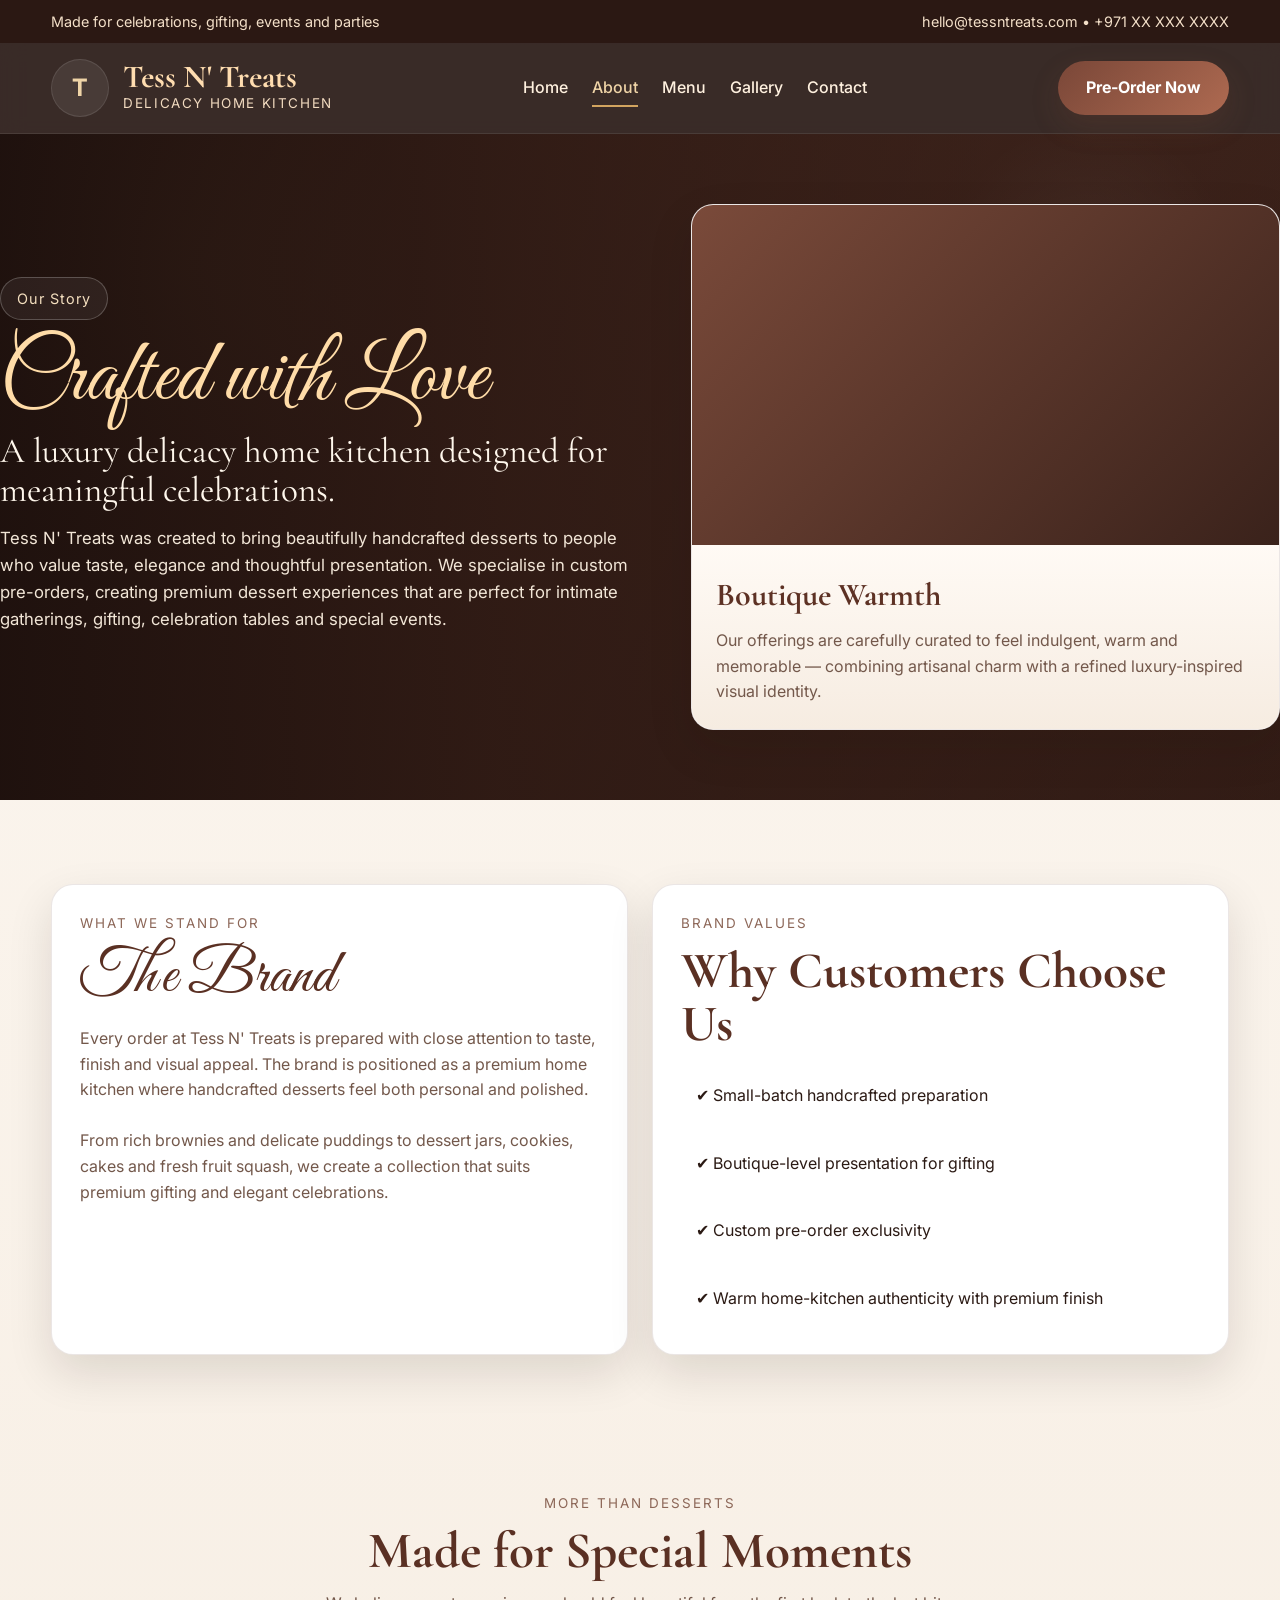
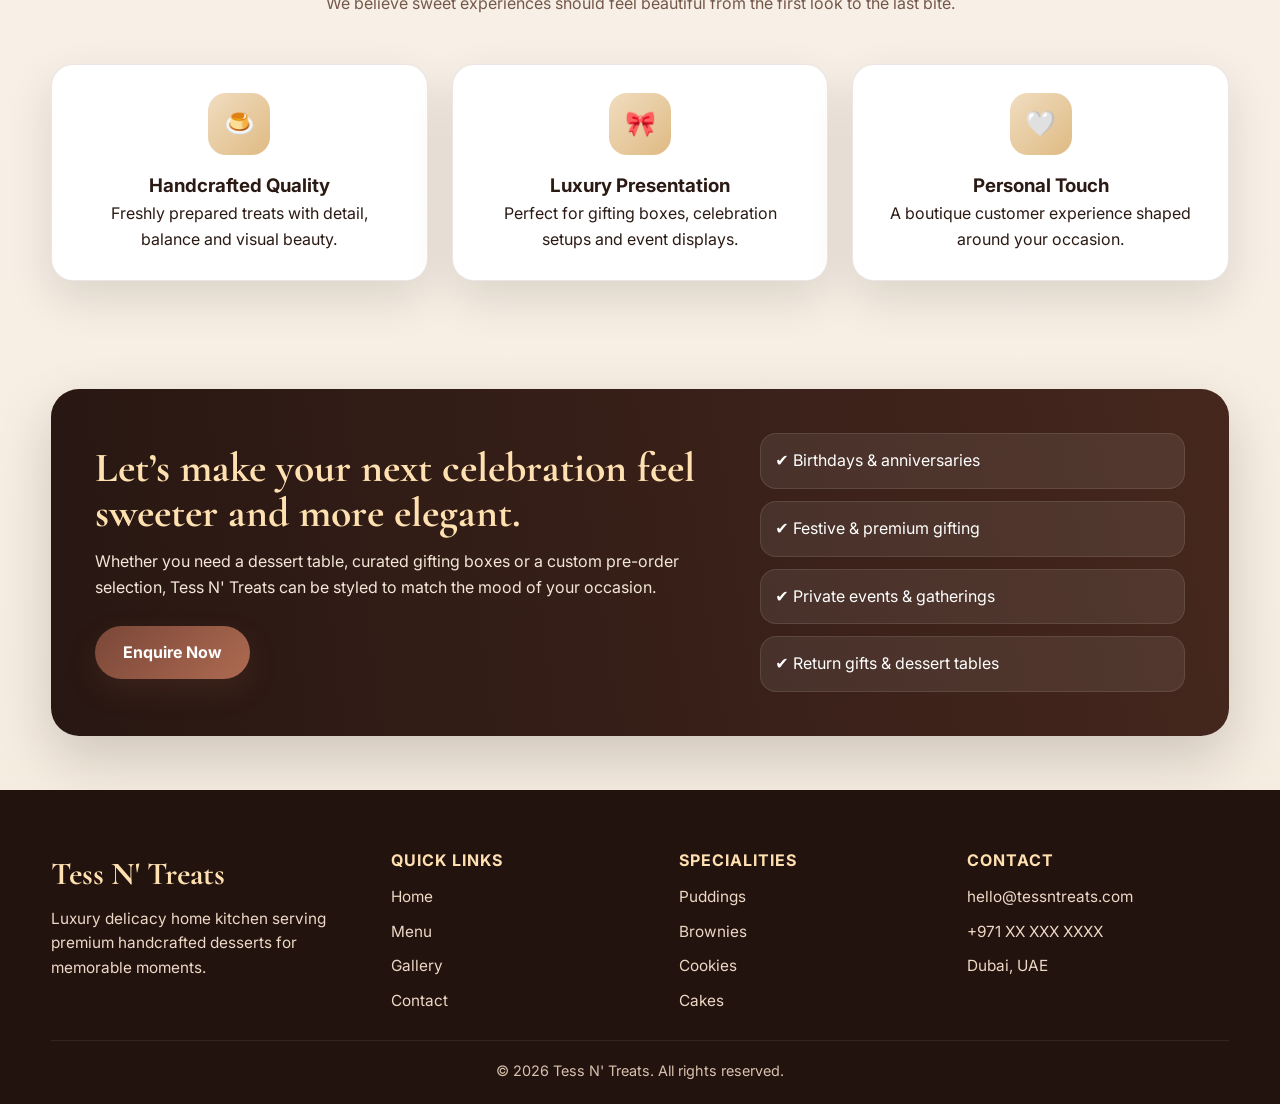
==== about.html @ 03563cb6 "Add files via upload" ====
<!DOCTYPE html>
<html lang="en">
<head>
  <meta charset="UTF-8" />
  <meta name="viewport" content="width=device-width, initial-scale=1.0" />
  <title>About | Tess N' Treats</title>
  <link rel="preconnect" href="https://fonts.googleapis.com">
  <link rel="preconnect" href="https://fonts.gstatic.com" crossorigin>
  <link href="https://fonts.googleapis.com/css2?family=Cormorant+Garamond:wght@400;500;600;700&family=Great+Vibes&family=Inter:wght@300;400;500;600;700;800&display=swap" rel="stylesheet">
  <link rel="stylesheet" href="styles.css" />
</head>
<body>
  <div class="topbar"><div class="container"><div>Made for celebrations, gifting, events and parties</div><div>hello@tessntreats.com • +971 XX XXX XXXX</div></div></div>
  <header class="site-header"><div class="container navbar"><a href="index.html" class="brand"><div class="brand-mark">T</div><div><h1>Tess N' Treats</h1><p>Delicacy Home Kitchen</p></div></a><nav class="nav-menu" id="navMenu"><div class="nav-links"><a href="index.html">Home</a><a class="active" href="about.html">About</a><a href="menu.html">Menu</a><a href="gallery.html">Gallery</a><a href="contact.html">Contact</a></div></nav><div class="nav-actions"><a class="btn btn-primary" href="contact.html">Pre-Order Now</a><button class="menu-toggle" id="menuToggle">☰</button></div></div></header>

  <section class="page-hero"><div class="container hero-inner"><div><span class="eyebrow">Our Story</span><div class="hero-title-script">Crafted with Love</div><div class="hero-title">A luxury delicacy home kitchen designed for meaningful celebrations.</div><p class="hero-text">Tess N' Treats was created to bring beautifully handcrafted desserts to people who value taste, elegance and thoughtful presentation. We specialise in custom pre-orders, creating premium dessert experiences that are perfect for intimate gatherings, gifting, celebration tables and special events.</p></div><div class="hero-card"><div class="visual img-puddings"></div><div class="content"><h3>Boutique Warmth</h3><p>Our offerings are carefully curated to feel indulgent, warm and memorable — combining artisanal charm with a refined luxury-inspired visual identity.</p></div></div></div></section>

  <section class="section"><div class="container grid grid-2">
    <div class="panel" style="padding:28px"><div class="section-title" style="text-align:left;margin:0 0 16px"><span class="mini">What We Stand For</span><h2 class="script" style="margin-bottom:6px">The Brand</h2></div><p style="color:var(--muted)">Every order at Tess N' Treats is prepared with close attention to taste, finish and visual appeal. The brand is positioned as a premium home kitchen where handcrafted desserts feel both personal and polished.</p><br><p style="color:var(--muted)">From rich brownies and delicate puddings to dessert jars, cookies, cakes and fresh fruit squash, we create a collection that suits premium gifting and elegant celebrations.</p></div>
    <div class="panel" style="padding:28px"><div class="section-title" style="text-align:left;margin:0 0 16px"><span class="mini">Brand Values</span><h2>Why Customers Choose Us</h2></div><div class="checks"><div>✔ Small-batch handcrafted preparation</div><div>✔ Boutique-level presentation for gifting</div><div>✔ Custom pre-order exclusivity</div><div>✔ Warm home-kitchen authenticity with premium finish</div></div></div>
  </div></section>

  <section class="section-sm"><div class="container"><div class="section-title"><span class="mini">More Than Desserts</span><h2>Made for Special Moments</h2><p>We believe sweet experiences should feel beautiful from the first look to the last bite.</p></div><div class="grid grid-3"><article class="panel icon-card"><div class="icon-badge">🍮</div><h3>Handcrafted Quality</h3><p>Freshly prepared treats with detail, balance and visual beauty.</p></article><article class="panel icon-card"><div class="icon-badge">🎀</div><h3>Luxury Presentation</h3><p>Perfect for gifting boxes, celebration setups and event displays.</p></article><article class="panel icon-card"><div class="icon-badge">🤍</div><h3>Personal Touch</h3><p>A boutique customer experience shaped around your occasion.</p></article></div></div></section>

  <section class="section-sm"><div class="container banner"><div class="inner"><div><h3>Let’s make your next celebration feel sweeter and more elegant.</h3><p>Whether you need a dessert table, curated gifting boxes or a custom pre-order selection, Tess N' Treats can be styled to match the mood of your occasion.</p><br><a class="btn btn-primary" href="contact.html">Enquire Now</a></div><div class="checks"><div>✔ Birthdays & anniversaries</div><div>✔ Festive & premium gifting</div><div>✔ Private events & gatherings</div><div>✔ Return gifts & dessert tables</div></div></div></div></section>

  <footer class="site-footer"><div class="container"><div class="footer-grid"><div><h3>Tess N' Treats</h3><p>Luxury delicacy home kitchen serving premium handcrafted desserts for memorable moments.</p></div><div><h4>Quick Links</h4><ul class="footer-links-list"><li><a href="index.html">Home</a></li><li><a href="menu.html">Menu</a></li><li><a href="gallery.html">Gallery</a></li><li><a href="contact.html">Contact</a></li></ul></div><div><h4>Specialities</h4><ul class="footer-links-list"><li>Puddings</li><li>Brownies</li><li>Cookies</li><li>Cakes</li></ul></div><div><h4>Contact</h4><ul class="footer-links-list"><li>hello@tessntreats.com</li><li>+971 XX XXX XXXX</li><li>Dubai, UAE</li></ul></div></div><div class="copyright">© 2026 Tess N' Treats. All rights reserved.</div></div></footer>
  <script src="script.js"></script>
</body>
</html>
---- styles.css ----
:root{
  --dark:#241511;
  --dark-soft:#3a221b;
  --brown:#5c3428;
  --brown-2:#7b4a38;
  --gold:#d2a45f;
  --gold-soft:#efd4a7;
  --cream:#fbf5ee;
  --cream-2:#f5eadf;
  --cream-3:#eee0d1;
  --text:#2b1a14;
  --muted:#73584b;
  --line:rgba(92,52,40,0.12);
  --white:#fff;
  --shadow:0 18px 45px rgba(26,15,11,.12);
  --shadow-hover:0 22px 55px rgba(26,15,11,.18);
  --radius:22px;
  --container:1200px;
  --transition:.35s ease;
}
*{box-sizing:border-box;margin:0;padding:0}
html{scroll-behavior:smooth}
body{font-family:Inter,system-ui,sans-serif;color:var(--text);background:linear-gradient(180deg,#fcf7f1 0%,#f5ebdf 100%);line-height:1.6}
a{text-decoration:none;color:inherit}
img{display:block;max-width:100%}
ul{list-style:none}
.container{width:min(92%,var(--container));margin:0 auto}
.section{padding:84px 0}
.section-sm{padding:54px 0}
.grid{display:grid;gap:24px}
.grid-2{grid-template-columns:repeat(2,1fr)}
.grid-3{grid-template-columns:repeat(3,1fr)}
.grid-4{grid-template-columns:repeat(4,1fr)}
.topbar{background:#2b1813;color:#f3dfc8;font-size:.9rem}
.topbar .container{display:flex;justify-content:space-between;gap:16px;padding:10px 0;flex-wrap:wrap}
.site-header{position:sticky;top:0;z-index:1000;background:rgba(36,21,17,.9);backdrop-filter:blur(10px);border-bottom:1px solid rgba(255,255,255,.08)}
.navbar{display:flex;align-items:center;justify-content:space-between;gap:18px;padding:16px 0}
.brand{display:flex;align-items:center;gap:14px}
.brand-mark{width:58px;height:58px;border-radius:50%;display:grid;place-items:center;background:rgba(255,255,255,.08);border:1px solid rgba(255,255,255,.1);color:var(--gold-soft);font-size:24px;font-weight:700}
.brand h1{font-family:"Cormorant Garamond",serif;color:#ffddb0;font-size:2rem;line-height:1}
.brand p{color:#f2dbc0;font-size:.84rem;letter-spacing:1.6px;text-transform:uppercase}
.nav-links{display:flex;gap:24px;align-items:center;flex-wrap:wrap}
.nav-links a{color:#fff1df;font-weight:500;position:relative}
.nav-links a:hover,.nav-links a.active{color:var(--gold-soft)}
.nav-links a.active::after,.nav-links a:hover::after{width:100%}
.nav-links a::after{content:"";position:absolute;left:0;bottom:-6px;width:0;height:2px;background:var(--gold);transition:var(--transition)}
.nav-actions{display:flex;gap:12px;align-items:center}
.menu-toggle{display:none;background:transparent;border:1px solid rgba(255,255,255,.14);color:#fff;width:44px;height:44px;border-radius:10px;font-size:1.2rem}
.btn{display:inline-flex;align-items:center;justify-content:center;padding:14px 28px;border-radius:999px;font-weight:700;border:none;cursor:pointer;transition:var(--transition)}
.btn-primary{background:linear-gradient(135deg,#7a4738,#ae6a51);color:#fff;box-shadow:0 12px 28px rgba(113,66,50,.24)}
.btn-primary:hover,.btn-dark:hover{transform:translateY(-3px)}
.btn-light{background:rgba(255,255,255,.09);color:#fff;border:1px solid rgba(255,255,255,.22)}
.btn-dark{background:#43261d;color:#fff}
.page-hero{position:relative;min-height:72vh;display:flex;align-items:center;color:#fff;background:linear-gradient(92deg, rgba(27,15,12,.93) 0%, rgba(45,25,19,.84) 40%, rgba(63,35,25,.28) 100%), radial-gradient(circle at 15% 20%, rgba(210,164,95,.2), transparent 18%), radial-gradient(circle at 85% 20%, rgba(255,255,255,.08), transparent 12%), linear-gradient(135deg,#533127,#2d1914)}
.page-hero.hero-home{min-height:92vh}
.hero-inner{display:grid;grid-template-columns:1.05fr .95fr;gap:40px;align-items:center;width:100%;padding:70px 0}
.eyebrow{display:inline-block;padding:9px 16px;border-radius:999px;border:1px solid rgba(255,255,255,.22);background:rgba(255,255,255,.06);color:#f4dfbf;font-size:.9rem;letter-spacing:1px;margin-bottom:18px}
.hero-title-script{font-family:"Great Vibes",cursive;font-size:5.5rem;line-height:.95;color:#ffdca8;font-weight:400;margin-bottom:10px}
.hero-title{font-family:"Cormorant Garamond",serif;font-size:2.2rem;line-height:1.1;color:#fff7ec;margin-bottom:16px}
.hero-text{font-size:1.05rem;color:#f2e6d7;max-width:650px;margin-bottom:24px}
.hero-buttons{display:flex;gap:14px;flex-wrap:wrap}
.hero-card,.panel,.card{background:#fff;border:1px solid var(--line);border-radius:var(--radius);box-shadow:var(--shadow)}
.hero-card{overflow:hidden}
.hero-card .visual{height:340px;background:linear-gradient(135deg,#7a4a3a,#3a221b)}
.hero-card .visual.dessert{position:relative}
.hero-card .visual.dessert::before,.hero-card .visual.dessert::after{content:"";position:absolute;border-radius:50%;background:rgba(255,255,255,.18);filter:blur(1px)}
.hero-card .visual.dessert::before{width:190px;height:190px;right:42px;top:46px;box-shadow:0 0 0 18px rgba(255,255,255,.06)}
.hero-card .visual.dessert::after{width:110px;height:110px;left:62px;bottom:58px;box-shadow:0 0 0 14px rgba(255,255,255,.05)}
.hero-card .content{padding:24px;background:linear-gradient(180deg,#fffaf5,#f6ece1)}
.hero-card h3{font-family:"Cormorant Garamond",serif;font-size:2rem;color:#5d3124;margin-bottom:8px}
.hero-card p{color:var(--muted)}
.section-title{text-align:center;max-width:820px;margin:0 auto 48px}
.section-title .mini{text-transform:uppercase;letter-spacing:2px;color:#8c6657;font-size:.84rem;margin-bottom:10px;display:block}
.section-title h2{font-family:"Cormorant Garamond",serif;font-size:3.2rem;color:#5a3023;line-height:1.05;margin-bottom:12px}
.section-title .script{font-family:"Great Vibes",cursive;font-size:3.9rem;font-weight:400}
.section-title p{color:var(--muted)}
.card{overflow:hidden;transition:var(--transition);background:linear-gradient(180deg,#fffaf5,#f6ece1)}
.card:hover,.panel:hover{transform:translateY(-6px);box-shadow:var(--shadow-hover)}
.card .image{height:250px;background:linear-gradient(135deg,#87513e,#3a211a)}
.image.img-cake{background:linear-gradient(135deg,#6e3d2f,#2c1712)}
.image.img-brownies{background:linear-gradient(135deg,#704437,#3a211a)}
.image.img-jars{background:linear-gradient(135deg,#9e7658,#573326)}
.image.img-cookies{background:linear-gradient(135deg,#c39a61,#6a472f)}
.image.img-puddings{background:linear-gradient(135deg,#cfb298,#845d44)}
.image.img-squash{background:linear-gradient(135deg,#ef9551,#b54f4b)}
.image.img-gifting{background:linear-gradient(135deg,#87503a,#4a2b20)}
.card .body{padding:22px}
.card h3{font-family:"Cormorant Garamond",serif;font-size:2rem;color:#5c3225;margin-bottom:8px}
.card p{color:var(--muted)}
.tags{display:flex;gap:10px;flex-wrap:wrap;margin-top:14px}
.tag{padding:7px 12px;border-radius:999px;background:#f0ddc8;color:#5e372a;font-size:.85rem;font-weight:600}
.icon-card{padding:28px;text-align:center}
.icon-badge{width:62px;height:62px;border-radius:18px;display:grid;place-items:center;margin:0 auto 16px;background:linear-gradient(135deg,#f0ddc0,#dfba83);font-size:1.55rem}
.banner{border-radius:28px;overflow:hidden;color:#fff;background:linear-gradient(90deg, rgba(37,21,17,.95), rgba(71,40,30,.9)), linear-gradient(135deg,#6a3f32,#241511);box-shadow:var(--shadow-hover)}
.banner .inner{padding:44px;display:grid;grid-template-columns:1.2fr .8fr;gap:28px;align-items:center}
.banner h3{font-family:"Cormorant Garamond",serif;font-size:2.6rem;color:#ffe0b0;margin-bottom:12px;line-height:1.1}
.banner p{color:#f3e7d8}
.checks{display:grid;gap:12px}
.checks div{padding:14px;border-radius:16px;background:rgba(255,255,255,.08);border:1px solid rgba(255,255,255,.1)}
.menu-filter{display:flex;justify-content:center;gap:12px;flex-wrap:wrap;margin-bottom:28px}
.filter-btn{padding:10px 18px;border-radius:999px;border:1px solid rgba(91,52,41,.15);background:#fff;color:#6b4739;cursor:pointer;font-weight:600}
.filter-btn.active,.filter-btn:hover{background:#5a3125;color:#fff;border-color:#5a3125}
.price{display:inline-block;margin-top:12px;color:#8a6657;font-weight:700}
.gallery-grid{display:grid;grid-template-columns:repeat(4,1fr);gap:16px}
.gallery-item{min-height:240px;border-radius:20px;overflow:hidden;box-shadow:var(--shadow);background:linear-gradient(135deg,#8f5b44,#43261d)}
.gallery-item.large{grid-column:span 2;grid-row:span 2;min-height:496px}
.contact-grid{display:grid;grid-template-columns:.95fr 1.05fr;gap:24px}
.contact-panel{padding:28px;color:#fff;background:rgba(255,255,255,.09);border:1px solid rgba(255,255,255,.14);backdrop-filter:blur(8px);border-radius:24px;box-shadow:var(--shadow)}
.contact-form{padding:28px;border-radius:24px;background:rgba(255,255,255,.11);border:1px solid rgba(255,255,255,.14);box-shadow:var(--shadow)}
.form-grid{display:grid;grid-template-columns:repeat(2,1fr);gap:16px}
.form-group{display:flex;flex-direction:column;gap:8px}
.form-group.full{grid-column:1 / -1}
.form-group label{font-weight:600;color:#fff1df}
.form-group input,.form-group select,.form-group textarea{padding:14px 16px;border-radius:14px;border:1px solid rgba(255,255,255,.16);background:#fff;color:#2b1a14;font:inherit}
.form-group textarea{min-height:150px;resize:vertical}
.page-contact{background:linear-gradient(90deg, rgba(37,21,17,.96), rgba(76,44,33,.94)), linear-gradient(135deg,#694033,#241511);color:#fff}
.faq-list{display:grid;gap:16px;max-width:900px;margin:0 auto}
.faq-item{border-radius:20px;overflow:hidden;background:linear-gradient(180deg,#fffaf5,#f6ece1);border:1px solid var(--line);box-shadow:var(--shadow)}
.faq-question{width:100%;padding:22px 24px;background:none;border:none;text-align:left;font-size:1rem;font-weight:700;color:#5b3225;display:flex;justify-content:space-between;cursor:pointer}
.faq-answer{display:none;padding:0 24px 22px;color:var(--muted)}
.faq-item.active .faq-answer{display:block}
.site-footer{background:#23130f;color:#f0dccb;padding:58px 0 22px}
.footer-grid{display:grid;grid-template-columns:1.2fr 1fr 1fr 1fr;gap:26px;margin-bottom:26px}
.site-footer h3{font-family:"Cormorant Garamond",serif;font-size:2rem;color:#ffe0b0;margin-bottom:8px}
.site-footer h4{color:#ffe0b0;margin-bottom:12px;font-size:1rem;letter-spacing:1px;text-transform:uppercase}
.site-footer p,.site-footer li,.site-footer a{color:#edd8c5;font-size:.96rem}
.footer-links-list{display:grid;gap:10px}
.copyright{border-top:1px solid rgba(255,255,255,.08);padding-top:18px;text-align:center;color:#d8c1ad;font-size:.9rem}
.float-whatsapp{position:fixed;right:22px;bottom:22px;z-index:999;width:62px;height:62px;border-radius:50%;display:grid;place-items:center;background:#25D366;color:#fff;font-size:1.6rem;box-shadow:0 16px 32px rgba(37,211,102,.28)}
.center{text-align:center}
@media (max-width:1100px){.hero-inner,.banner .inner,.contact-grid{grid-template-columns:1fr}.grid-4{grid-template-columns:repeat(2,1fr)}.grid-3{grid-template-columns:repeat(2,1fr)}.gallery-grid{grid-template-columns:repeat(2,1fr)}.gallery-item.large{grid-column:span 2}.footer-grid{grid-template-columns:repeat(2,1fr)}}
@media (max-width:900px){.nav-menu{display:none;position:fixed;left:0;right:0;top:92px;background:#2d1a15;padding:20px;border-top:1px solid rgba(255,255,255,.08)}.nav-menu.active{display:block}.nav-links{flex-direction:column;align-items:flex-start}.menu-toggle{display:inline-grid;place-items:center}.nav-actions .btn{display:none}.hero-title-script{font-size:4.4rem}.hero-title{font-size:1.9rem}.form-grid{grid-template-columns:1fr}}
@media (max-width:700px){.grid-2,.grid-3,.grid-4,.gallery-grid,.footer-grid{grid-template-columns:1fr}.gallery-item.large{grid-column:span 1;min-height:280px}.section-title h2{font-size:2.5rem}.section-title .script{font-size:3rem}.hero-title-script{font-size:3.5rem}.brand h1{font-size:1.7rem}.topbar .container,.navbar{flex-wrap:wrap}}
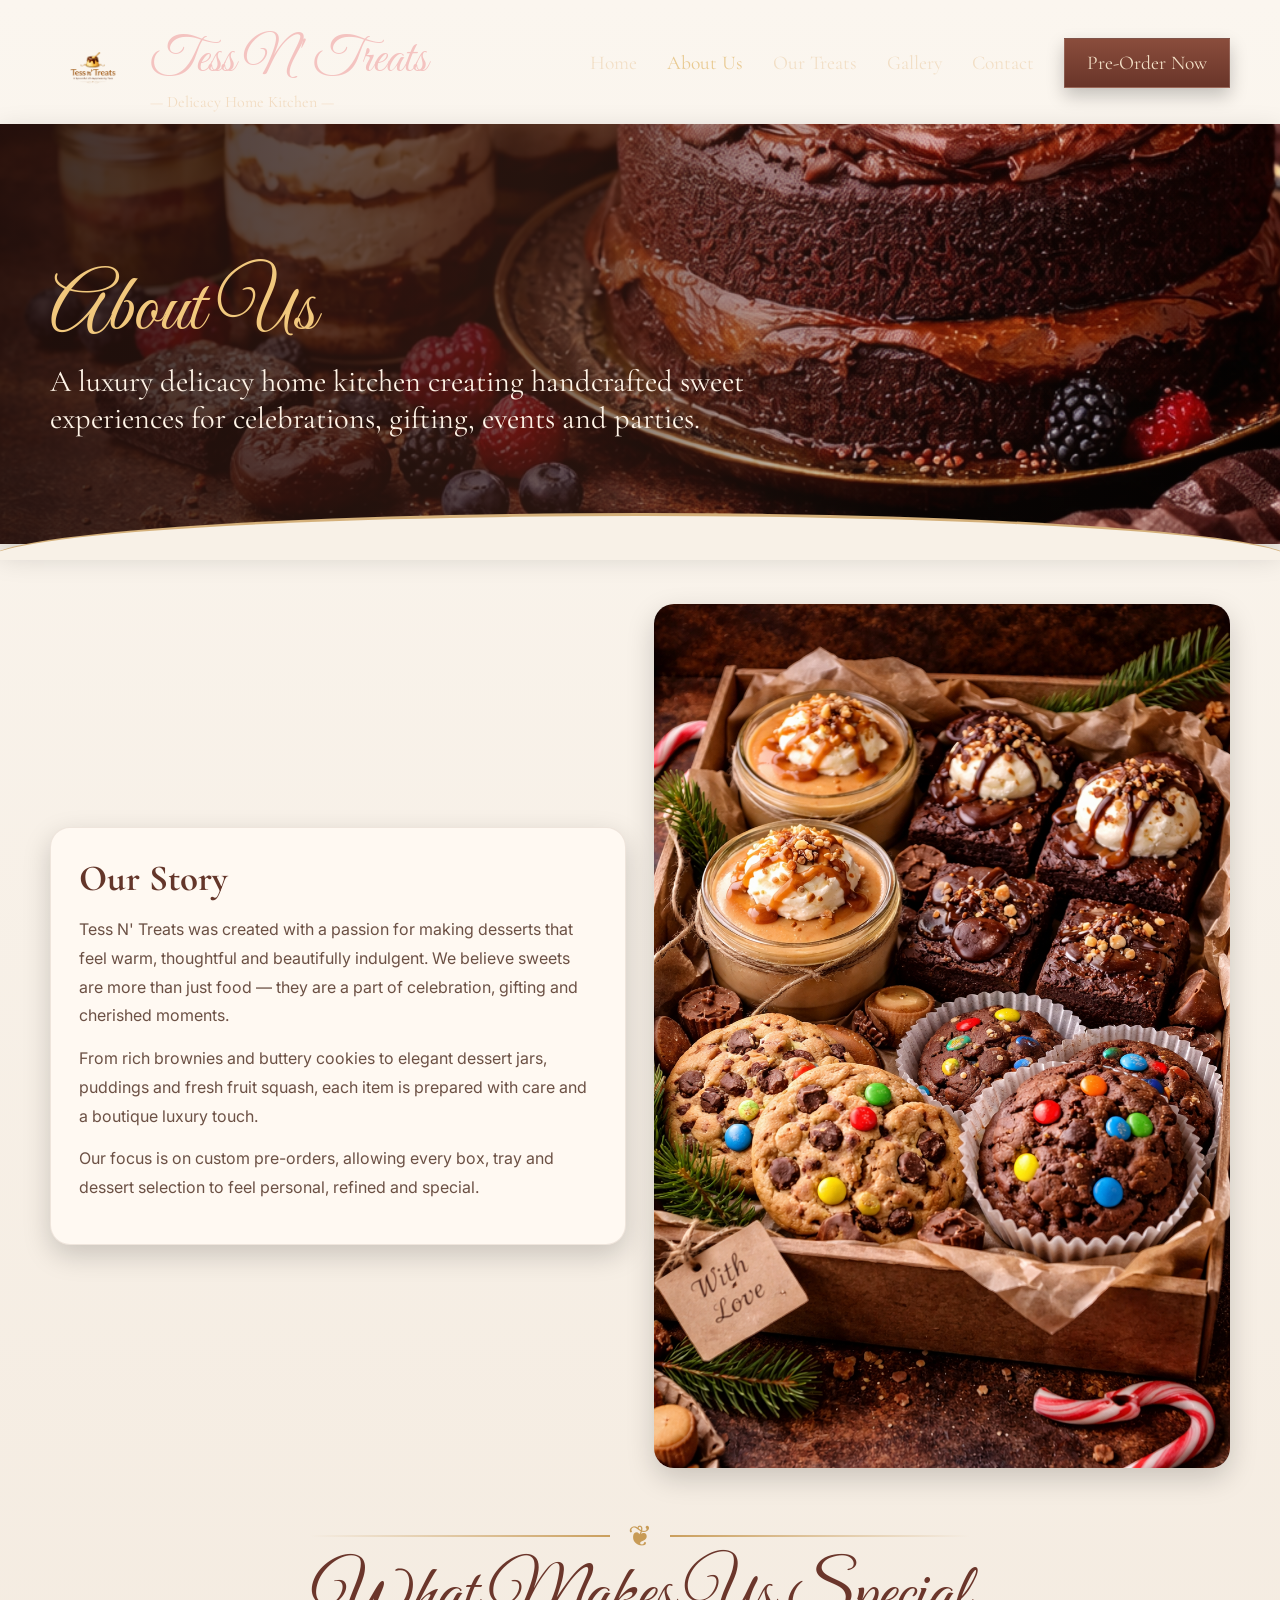
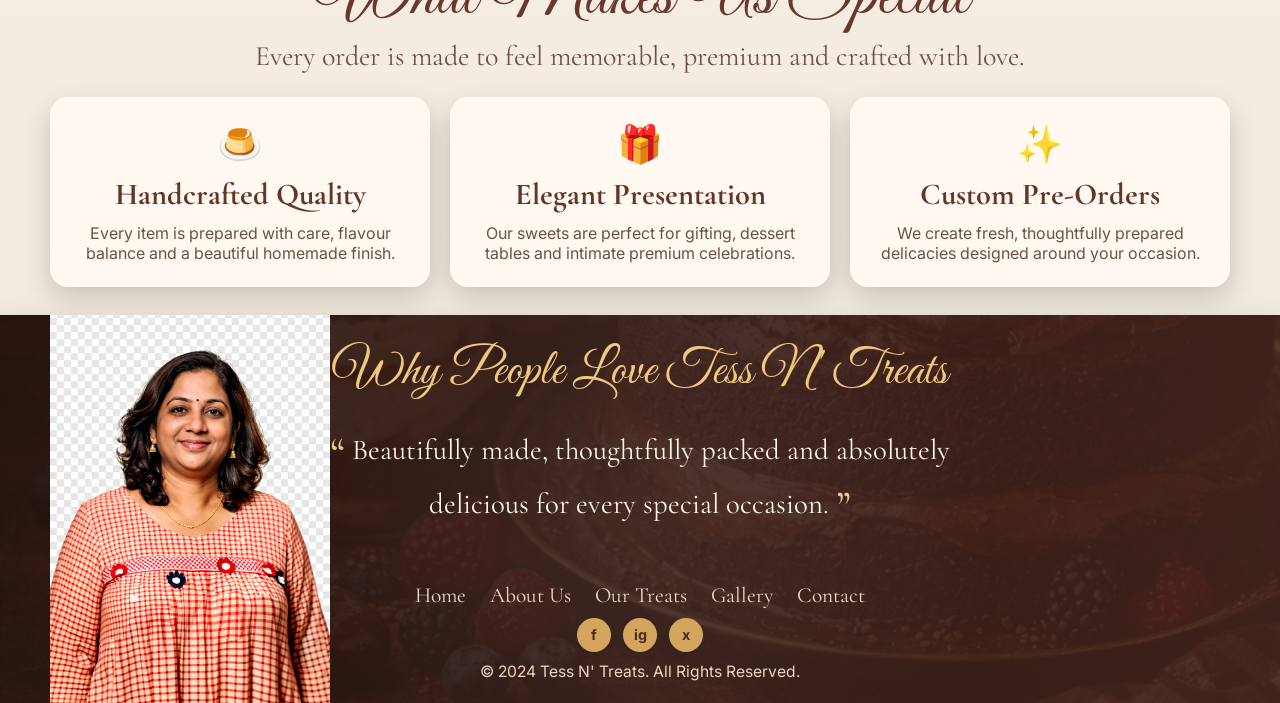
==== commit bc5b7d35: "Update about.html" ====
--- a/about.html
+++ b/about.html
@@ -3,28 +3,245 @@
 <head>
   <meta charset="UTF-8" />
   <meta name="viewport" content="width=device-width, initial-scale=1.0" />
-  <title>About | Tess N' Treats</title>
+  <title>About Us | Tess N' Treats</title>
+  <meta name="description" content="Learn more about Tess N' Treats, a delicacy home kitchen creating luxury handmade desserts for celebrations, gifting, parties and events." />
+
   <link rel="preconnect" href="https://fonts.googleapis.com">
   <link rel="preconnect" href="https://fonts.gstatic.com" crossorigin>
-  <link href="https://fonts.googleapis.com/css2?family=Cormorant+Garamond:wght@400;500;600;700&family=Great+Vibes&family=Inter:wght@300;400;500;600;700;800&display=swap" rel="stylesheet">
+  <link href="https://fonts.googleapis.com/css2?family=Cormorant+Garamond:wght@400;500;600;700&family=Great+Vibes&family=Inter:wght@300;400;500;600;700&display=swap" rel="stylesheet">
   <link rel="stylesheet" href="styles.css" />
+
+  <style>
+    .inner-hero{
+      min-height: 420px;
+      background:
+        linear-gradient(90deg, rgba(34,16,12,.88) 0%, rgba(55,28,20,.68) 42%, rgba(55,28,20,.16) 72%, rgba(55,28,20,.05) 100%),
+        url('assets/hero-bg.jpg') center/cover no-repeat;
+      color:#fff4e7;
+      display:flex;
+      align-items:center;
+      position:relative;
+      box-shadow:var(--shadow);
+    }
+    .inner-hero::after{
+      content:"";
+      position:absolute;
+      left:0;
+      right:0;
+      bottom:-16px;
+      height:44px;
+      background:var(--cream);
+      border-top:3px solid rgba(200,155,86,.75);
+      border-radius:50% 50% 0 0 / 100% 100% 0 0;
+      transform:scaleX(1.02);
+    }
+    .inner-hero-content{
+      position:relative;
+      z-index:2;
+      padding:120px 0 80px;
+      max-width:700px;
+    }
+    .inner-hero h1{
+      font-family:'Great Vibes',cursive;
+      font-size:5rem;
+      color:#f1c87d;
+      font-weight:400;
+      line-height:1;
+      margin-bottom:12px;
+    }
+    .inner-hero p{
+      font-family:'Cormorant Garamond',serif;
+      font-size:1.9rem;
+      color:#fff4e7;
+    }
+    .about-grid{
+      display:grid;
+      grid-template-columns:1fr 1fr;
+      gap:28px;
+      align-items:center;
+      padding:60px 0 20px;
+    }
+    .about-box{
+      background:#fff9f2;
+      border:1px solid rgba(95,48,36,.10);
+      box-shadow:var(--shadow);
+      border-radius:20px;
+      padding:28px;
+    }
+    .about-box h2{
+      font-family:'Cormorant Garamond',serif;
+      font-size:2.3rem;
+      color:#64362a;
+      margin-bottom:14px;
+    }
+    .about-box p{
+      color:#6c5145;
+      margin-bottom:14px;
+      line-height:1.8;
+    }
+    .about-image{
+      overflow:hidden;
+      border-radius:20px;
+      box-shadow:var(--shadow);
+      background:#fff;
+    }
+    .about-image img{
+      width:100%;
+      height:100%;
+      min-height:420px;
+      object-fit:cover;
+    }
+    .values-grid{
+      display:grid;
+      grid-template-columns:repeat(3,1fr);
+      gap:20px;
+      margin-top:20px;
+    }
+    .value-card{
+      background:#fff9f2;
+      border-radius:18px;
+      padding:24px;
+      box-shadow:var(--shadow);
+      text-align:center;
+    }
+    .value-card .icon{
+      font-size:2.3rem;
+      color:var(--gold);
+      margin-bottom:10px;
+    }
+    .value-card h3{
+      font-family:'Cormorant Garamond',serif;
+      font-size:1.9rem;
+      color:#64362a;
+      margin-bottom:10px;
+    }
+    .value-card p{
+      color:#6c5145;
+    }
+    @media (max-width:900px){
+      .about-grid,.values-grid{grid-template-columns:1fr;}
+      .inner-hero h1{font-size:4rem;}
+      .inner-hero p{font-size:1.5rem;}
+    }
+  </style>
 </head>
 <body>
-  <div class="topbar"><div class="container"><div>Made for celebrations, gifting, events and parties</div><div>hello@tessntreats.com • +971 XX XXX XXXX</div></div></div>
-  <header class="site-header"><div class="container navbar"><a href="index.html" class="brand"><div class="brand-mark">T</div><div><h1>Tess N' Treats</h1><p>Delicacy Home Kitchen</p></div></a><nav class="nav-menu" id="navMenu"><div class="nav-links"><a href="index.html">Home</a><a class="active" href="about.html">About</a><a href="menu.html">Menu</a><a href="gallery.html">Gallery</a><a href="contact.html">Contact</a></div></nav><div class="nav-actions"><a class="btn btn-primary" href="contact.html">Pre-Order Now</a><button class="menu-toggle" id="menuToggle">☰</button></div></div></header>
-
-  <section class="page-hero"><div class="container hero-inner"><div><span class="eyebrow">Our Story</span><div class="hero-title-script">Crafted with Love</div><div class="hero-title">A luxury delicacy home kitchen designed for meaningful celebrations.</div><p class="hero-text">Tess N' Treats was created to bring beautifully handcrafted desserts to people who value taste, elegance and thoughtful presentation. We specialise in custom pre-orders, creating premium dessert experiences that are perfect for intimate gatherings, gifting, celebration tables and special events.</p></div><div class="hero-card"><div class="visual img-puddings"></div><div class="content"><h3>Boutique Warmth</h3><p>Our offerings are carefully curated to feel indulgent, warm and memorable — combining artisanal charm with a refined luxury-inspired visual identity.</p></div></div></div></section>
-
-  <section class="section"><div class="container grid grid-2">
-    <div class="panel" style="padding:28px"><div class="section-title" style="text-align:left;margin:0 0 16px"><span class="mini">What We Stand For</span><h2 class="script" style="margin-bottom:6px">The Brand</h2></div><p style="color:var(--muted)">Every order at Tess N' Treats is prepared with close attention to taste, finish and visual appeal. The brand is positioned as a premium home kitchen where handcrafted desserts feel both personal and polished.</p><br><p style="color:var(--muted)">From rich brownies and delicate puddings to dessert jars, cookies, cakes and fresh fruit squash, we create a collection that suits premium gifting and elegant celebrations.</p></div>
-    <div class="panel" style="padding:28px"><div class="section-title" style="text-align:left;margin:0 0 16px"><span class="mini">Brand Values</span><h2>Why Customers Choose Us</h2></div><div class="checks"><div>✔ Small-batch handcrafted preparation</div><div>✔ Boutique-level presentation for gifting</div><div>✔ Custom pre-order exclusivity</div><div>✔ Warm home-kitchen authenticity with premium finish</div></div></div>
-  </div></section>
-
-  <section class="section-sm"><div class="container"><div class="section-title"><span class="mini">More Than Desserts</span><h2>Made for Special Moments</h2><p>We believe sweet experiences should feel beautiful from the first look to the last bite.</p></div><div class="grid grid-3"><article class="panel icon-card"><div class="icon-badge">🍮</div><h3>Handcrafted Quality</h3><p>Freshly prepared treats with detail, balance and visual beauty.</p></article><article class="panel icon-card"><div class="icon-badge">🎀</div><h3>Luxury Presentation</h3><p>Perfect for gifting boxes, celebration setups and event displays.</p></article><article class="panel icon-card"><div class="icon-badge">🤍</div><h3>Personal Touch</h3><p>A boutique customer experience shaped around your occasion.</p></article></div></div></section>
-
-  <section class="section-sm"><div class="container banner"><div class="inner"><div><h3>Let’s make your next celebration feel sweeter and more elegant.</h3><p>Whether you need a dessert table, curated gifting boxes or a custom pre-order selection, Tess N' Treats can be styled to match the mood of your occasion.</p><br><a class="btn btn-primary" href="contact.html">Enquire Now</a></div><div class="checks"><div>✔ Birthdays & anniversaries</div><div>✔ Festive & premium gifting</div><div>✔ Private events & gatherings</div><div>✔ Return gifts & dessert tables</div></div></div></div></section>
-
-  <footer class="site-footer"><div class="container"><div class="footer-grid"><div><h3>Tess N' Treats</h3><p>Luxury delicacy home kitchen serving premium handcrafted desserts for memorable moments.</p></div><div><h4>Quick Links</h4><ul class="footer-links-list"><li><a href="index.html">Home</a></li><li><a href="menu.html">Menu</a></li><li><a href="gallery.html">Gallery</a></li><li><a href="contact.html">Contact</a></li></ul></div><div><h4>Specialities</h4><ul class="footer-links-list"><li>Puddings</li><li>Brownies</li><li>Cookies</li><li>Cakes</li></ul></div><div><h4>Contact</h4><ul class="footer-links-list"><li>hello@tessntreats.com</li><li>+971 XX XXX XXXX</li><li>Dubai, UAE</li></ul></div></div><div class="copyright">© 2026 Tess N' Treats. All rights reserved.</div></div></footer>
+
+  <header class="site-header">
+    <div class="container navbar">
+      <a href="index.html" class="brand">
+        <img src="assets/logo.png" alt="Tess N' Treats Logo">
+        <div class="brand-text">
+          <h1>Tess N' Treats</h1>
+          <p>— Delicacy Home Kitchen —</p>
+        </div>
+      </a>
+
+      <button class="menu-toggle" id="menuToggle" aria-label="Open Menu">☰</button>
+
+      <nav class="nav-links" id="navMenu">
+        <a href="index.html">Home</a>
+        <a href="about.html" class="active">About Us</a>
+        <a href="menu.html">Our Treats</a>
+        <a href="gallery.html">Gallery</a>
+        <a href="contact.html">Contact</a>
+        <a href="contact.html" class="pre-btn">Pre-Order Now</a>
+      </nav>
+    </div>
+  </header>
+
+  <section class="inner-hero">
+    <div class="container">
+      <div class="inner-hero-content reveal">
+        <h1>About Us</h1>
+        <p>A luxury delicacy home kitchen creating handcrafted sweet experiences for celebrations, gifting, events and parties.</p>
+      </div>
+    </div>
+  </section>
+
+  <main class="container">
+    <section class="about-grid">
+      <div class="about-box reveal">
+        <h2>Our Story</h2>
+        <p>
+          Tess N' Treats was created with a passion for making desserts that feel warm, thoughtful and beautifully indulgent.
+          We believe sweets are more than just food — they are a part of celebration, gifting and cherished moments.
+        </p>
+        <p>
+          From rich brownies and buttery cookies to elegant dessert jars, puddings and fresh fruit squash, each item is
+          prepared with care and a boutique luxury touch.
+        </p>
+        <p>
+          Our focus is on custom pre-orders, allowing every box, tray and dessert selection to feel personal, refined and special.
+        </p>
+      </div>
+
+      <div class="about-image reveal">
+        <img src="assets/special-gifting.jpg" alt="Tess N' Treats sweet gifting box">
+      </div>
+    </section>
+
+    <section class="section">
+      <div class="section-title reveal">
+        <div class="ornament"><span>❦</span></div>
+        <h2>What Makes Us Special</h2>
+        <p>Every order is made to feel memorable, premium and crafted with love.</p>
+      </div>
+
+      <div class="values-grid">
+        <div class="value-card reveal">
+          <div class="icon">🍮</div>
+          <h3>Handcrafted Quality</h3>
+          <p>Every item is prepared with care, flavour balance and a beautiful homemade finish.</p>
+        </div>
+
+        <div class="value-card reveal">
+          <div class="icon">🎁</div>
+          <h3>Elegant Presentation</h3>
+          <p>Our sweets are perfect for gifting, dessert tables and intimate premium celebrations.</p>
+        </div>
+
+        <div class="value-card reveal">
+          <div class="icon">✨</div>
+          <h3>Custom Pre-Orders</h3>
+          <p>We create fresh, thoughtfully prepared delicacies designed around your occasion.</p>
+        </div>
+      </div>
+    </section>
+  </main>
+
+  <section class="testimonial">
+    <div class="container">
+      <img src="assets/lady.png" alt="Client" class="lady">
+
+      <h3 class="testimonial-title reveal">Why People Love Tess N' Treats</h3>
+
+      <div class="testimonial-text reveal">
+        <span class="quote">“</span>
+        Beautifully made, thoughtfully packed and absolutely delicious for every special occasion.
+        <span class="quote">”</span>
+      </div>
+
+      <div class="footer-nav reveal">
+        <a href="index.html">Home</a>
+        <a href="about.html">About Us</a>
+        <a href="menu.html">Our Treats</a>
+        <a href="gallery.html">Gallery</a>
+        <a href="contact.html">Contact</a>
+      </div>
+
+      <div class="socials reveal">
+        <span>f</span>
+        <span>ig</span>
+        <span>x</span>
+      </div>
+
+      <div class="copyright reveal">
+        © 2024 Tess N' Treats. All Rights Reserved.
+      </div>
+    </div>
+  </section>
+
   <script src="script.js"></script>
 </body>
 </html>
--- a/styles.css
+++ b/styles.css
@@ -1,133 +1,621 @@
 :root{
-  --dark:#241511;
-  --dark-soft:#3a221b;
-  --brown:#5c3428;
-  --brown-2:#7b4a38;
-  --gold:#d2a45f;
-  --gold-soft:#efd4a7;
-  --cream:#fbf5ee;
-  --cream-2:#f5eadf;
-  --cream-3:#eee0d1;
-  --text:#2b1a14;
-  --muted:#73584b;
-  --line:rgba(92,52,40,0.12);
-  --white:#fff;
-  --shadow:0 18px 45px rgba(26,15,11,.12);
-  --shadow-hover:0 22px 55px rgba(26,15,11,.18);
-  --radius:22px;
-  --container:1200px;
-  --transition:.35s ease;
-}
-*{box-sizing:border-box;margin:0;padding:0}
-html{scroll-behavior:smooth}
-body{font-family:Inter,system-ui,sans-serif;color:var(--text);background:linear-gradient(180deg,#fcf7f1 0%,#f5ebdf 100%);line-height:1.6}
-a{text-decoration:none;color:inherit}
-img{display:block;max-width:100%}
-ul{list-style:none}
-.container{width:min(92%,var(--container));margin:0 auto}
-.section{padding:84px 0}
-.section-sm{padding:54px 0}
-.grid{display:grid;gap:24px}
-.grid-2{grid-template-columns:repeat(2,1fr)}
-.grid-3{grid-template-columns:repeat(3,1fr)}
-.grid-4{grid-template-columns:repeat(4,1fr)}
-.topbar{background:#2b1813;color:#f3dfc8;font-size:.9rem}
-.topbar .container{display:flex;justify-content:space-between;gap:16px;padding:10px 0;flex-wrap:wrap}
-.site-header{position:sticky;top:0;z-index:1000;background:rgba(36,21,17,.9);backdrop-filter:blur(10px);border-bottom:1px solid rgba(255,255,255,.08)}
-.navbar{display:flex;align-items:center;justify-content:space-between;gap:18px;padding:16px 0}
-.brand{display:flex;align-items:center;gap:14px}
-.brand-mark{width:58px;height:58px;border-radius:50%;display:grid;place-items:center;background:rgba(255,255,255,.08);border:1px solid rgba(255,255,255,.1);color:var(--gold-soft);font-size:24px;font-weight:700}
-.brand h1{font-family:"Cormorant Garamond",serif;color:#ffddb0;font-size:2rem;line-height:1}
-.brand p{color:#f2dbc0;font-size:.84rem;letter-spacing:1.6px;text-transform:uppercase}
-.nav-links{display:flex;gap:24px;align-items:center;flex-wrap:wrap}
-.nav-links a{color:#fff1df;font-weight:500;position:relative}
-.nav-links a:hover,.nav-links a.active{color:var(--gold-soft)}
-.nav-links a.active::after,.nav-links a:hover::after{width:100%}
-.nav-links a::after{content:"";position:absolute;left:0;bottom:-6px;width:0;height:2px;background:var(--gold);transition:var(--transition)}
-.nav-actions{display:flex;gap:12px;align-items:center}
-.menu-toggle{display:none;background:transparent;border:1px solid rgba(255,255,255,.14);color:#fff;width:44px;height:44px;border-radius:10px;font-size:1.2rem}
-.btn{display:inline-flex;align-items:center;justify-content:center;padding:14px 28px;border-radius:999px;font-weight:700;border:none;cursor:pointer;transition:var(--transition)}
-.btn-primary{background:linear-gradient(135deg,#7a4738,#ae6a51);color:#fff;box-shadow:0 12px 28px rgba(113,66,50,.24)}
-.btn-primary:hover,.btn-dark:hover{transform:translateY(-3px)}
-.btn-light{background:rgba(255,255,255,.09);color:#fff;border:1px solid rgba(255,255,255,.22)}
-.btn-dark{background:#43261d;color:#fff}
-.page-hero{position:relative;min-height:72vh;display:flex;align-items:center;color:#fff;background:linear-gradient(92deg, rgba(27,15,12,.93) 0%, rgba(45,25,19,.84) 40%, rgba(63,35,25,.28) 100%), radial-gradient(circle at 15% 20%, rgba(210,164,95,.2), transparent 18%), radial-gradient(circle at 85% 20%, rgba(255,255,255,.08), transparent 12%), linear-gradient(135deg,#533127,#2d1914)}
-.page-hero.hero-home{min-height:92vh}
-.hero-inner{display:grid;grid-template-columns:1.05fr .95fr;gap:40px;align-items:center;width:100%;padding:70px 0}
-.eyebrow{display:inline-block;padding:9px 16px;border-radius:999px;border:1px solid rgba(255,255,255,.22);background:rgba(255,255,255,.06);color:#f4dfbf;font-size:.9rem;letter-spacing:1px;margin-bottom:18px}
-.hero-title-script{font-family:"Great Vibes",cursive;font-size:5.5rem;line-height:.95;color:#ffdca8;font-weight:400;margin-bottom:10px}
-.hero-title{font-family:"Cormorant Garamond",serif;font-size:2.2rem;line-height:1.1;color:#fff7ec;margin-bottom:16px}
-.hero-text{font-size:1.05rem;color:#f2e6d7;max-width:650px;margin-bottom:24px}
-.hero-buttons{display:flex;gap:14px;flex-wrap:wrap}
-.hero-card,.panel,.card{background:#fff;border:1px solid var(--line);border-radius:var(--radius);box-shadow:var(--shadow)}
-.hero-card{overflow:hidden}
-.hero-card .visual{height:340px;background:linear-gradient(135deg,#7a4a3a,#3a221b)}
-.hero-card .visual.dessert{position:relative}
-.hero-card .visual.dessert::before,.hero-card .visual.dessert::after{content:"";position:absolute;border-radius:50%;background:rgba(255,255,255,.18);filter:blur(1px)}
-.hero-card .visual.dessert::before{width:190px;height:190px;right:42px;top:46px;box-shadow:0 0 0 18px rgba(255,255,255,.06)}
-.hero-card .visual.dessert::after{width:110px;height:110px;left:62px;bottom:58px;box-shadow:0 0 0 14px rgba(255,255,255,.05)}
-.hero-card .content{padding:24px;background:linear-gradient(180deg,#fffaf5,#f6ece1)}
-.hero-card h3{font-family:"Cormorant Garamond",serif;font-size:2rem;color:#5d3124;margin-bottom:8px}
-.hero-card p{color:var(--muted)}
-.section-title{text-align:center;max-width:820px;margin:0 auto 48px}
-.section-title .mini{text-transform:uppercase;letter-spacing:2px;color:#8c6657;font-size:.84rem;margin-bottom:10px;display:block}
-.section-title h2{font-family:"Cormorant Garamond",serif;font-size:3.2rem;color:#5a3023;line-height:1.05;margin-bottom:12px}
-.section-title .script{font-family:"Great Vibes",cursive;font-size:3.9rem;font-weight:400}
-.section-title p{color:var(--muted)}
-.card{overflow:hidden;transition:var(--transition);background:linear-gradient(180deg,#fffaf5,#f6ece1)}
-.card:hover,.panel:hover{transform:translateY(-6px);box-shadow:var(--shadow-hover)}
-.card .image{height:250px;background:linear-gradient(135deg,#87513e,#3a211a)}
-.image.img-cake{background:linear-gradient(135deg,#6e3d2f,#2c1712)}
-.image.img-brownies{background:linear-gradient(135deg,#704437,#3a211a)}
-.image.img-jars{background:linear-gradient(135deg,#9e7658,#573326)}
-.image.img-cookies{background:linear-gradient(135deg,#c39a61,#6a472f)}
-.image.img-puddings{background:linear-gradient(135deg,#cfb298,#845d44)}
-.image.img-squash{background:linear-gradient(135deg,#ef9551,#b54f4b)}
-.image.img-gifting{background:linear-gradient(135deg,#87503a,#4a2b20)}
-.card .body{padding:22px}
-.card h3{font-family:"Cormorant Garamond",serif;font-size:2rem;color:#5c3225;margin-bottom:8px}
-.card p{color:var(--muted)}
-.tags{display:flex;gap:10px;flex-wrap:wrap;margin-top:14px}
-.tag{padding:7px 12px;border-radius:999px;background:#f0ddc8;color:#5e372a;font-size:.85rem;font-weight:600}
-.icon-card{padding:28px;text-align:center}
-.icon-badge{width:62px;height:62px;border-radius:18px;display:grid;place-items:center;margin:0 auto 16px;background:linear-gradient(135deg,#f0ddc0,#dfba83);font-size:1.55rem}
-.banner{border-radius:28px;overflow:hidden;color:#fff;background:linear-gradient(90deg, rgba(37,21,17,.95), rgba(71,40,30,.9)), linear-gradient(135deg,#6a3f32,#241511);box-shadow:var(--shadow-hover)}
-.banner .inner{padding:44px;display:grid;grid-template-columns:1.2fr .8fr;gap:28px;align-items:center}
-.banner h3{font-family:"Cormorant Garamond",serif;font-size:2.6rem;color:#ffe0b0;margin-bottom:12px;line-height:1.1}
-.banner p{color:#f3e7d8}
-.checks{display:grid;gap:12px}
-.checks div{padding:14px;border-radius:16px;background:rgba(255,255,255,.08);border:1px solid rgba(255,255,255,.1)}
-.menu-filter{display:flex;justify-content:center;gap:12px;flex-wrap:wrap;margin-bottom:28px}
-.filter-btn{padding:10px 18px;border-radius:999px;border:1px solid rgba(91,52,41,.15);background:#fff;color:#6b4739;cursor:pointer;font-weight:600}
-.filter-btn.active,.filter-btn:hover{background:#5a3125;color:#fff;border-color:#5a3125}
-.price{display:inline-block;margin-top:12px;color:#8a6657;font-weight:700}
-.gallery-grid{display:grid;grid-template-columns:repeat(4,1fr);gap:16px}
-.gallery-item{min-height:240px;border-radius:20px;overflow:hidden;box-shadow:var(--shadow);background:linear-gradient(135deg,#8f5b44,#43261d)}
-.gallery-item.large{grid-column:span 2;grid-row:span 2;min-height:496px}
-.contact-grid{display:grid;grid-template-columns:.95fr 1.05fr;gap:24px}
-.contact-panel{padding:28px;color:#fff;background:rgba(255,255,255,.09);border:1px solid rgba(255,255,255,.14);backdrop-filter:blur(8px);border-radius:24px;box-shadow:var(--shadow)}
-.contact-form{padding:28px;border-radius:24px;background:rgba(255,255,255,.11);border:1px solid rgba(255,255,255,.14);box-shadow:var(--shadow)}
-.form-grid{display:grid;grid-template-columns:repeat(2,1fr);gap:16px}
-.form-group{display:flex;flex-direction:column;gap:8px}
-.form-group.full{grid-column:1 / -1}
-.form-group label{font-weight:600;color:#fff1df}
-.form-group input,.form-group select,.form-group textarea{padding:14px 16px;border-radius:14px;border:1px solid rgba(255,255,255,.16);background:#fff;color:#2b1a14;font:inherit}
-.form-group textarea{min-height:150px;resize:vertical}
-.page-contact{background:linear-gradient(90deg, rgba(37,21,17,.96), rgba(76,44,33,.94)), linear-gradient(135deg,#694033,#241511);color:#fff}
-.faq-list{display:grid;gap:16px;max-width:900px;margin:0 auto}
-.faq-item{border-radius:20px;overflow:hidden;background:linear-gradient(180deg,#fffaf5,#f6ece1);border:1px solid var(--line);box-shadow:var(--shadow)}
-.faq-question{width:100%;padding:22px 24px;background:none;border:none;text-align:left;font-size:1rem;font-weight:700;color:#5b3225;display:flex;justify-content:space-between;cursor:pointer}
-.faq-answer{display:none;padding:0 24px 22px;color:var(--muted)}
-.faq-item.active .faq-answer{display:block}
-.site-footer{background:#23130f;color:#f0dccb;padding:58px 0 22px}
-.footer-grid{display:grid;grid-template-columns:1.2fr 1fr 1fr 1fr;gap:26px;margin-bottom:26px}
-.site-footer h3{font-family:"Cormorant Garamond",serif;font-size:2rem;color:#ffe0b0;margin-bottom:8px}
-.site-footer h4{color:#ffe0b0;margin-bottom:12px;font-size:1rem;letter-spacing:1px;text-transform:uppercase}
-.site-footer p,.site-footer li,.site-footer a{color:#edd8c5;font-size:.96rem}
-.footer-links-list{display:grid;gap:10px}
-.copyright{border-top:1px solid rgba(255,255,255,.08);padding-top:18px;text-align:center;color:#d8c1ad;font-size:.9rem}
-.float-whatsapp{position:fixed;right:22px;bottom:22px;z-index:999;width:62px;height:62px;border-radius:50%;display:grid;place-items:center;background:#25D366;color:#fff;font-size:1.6rem;box-shadow:0 16px 32px rgba(37,211,102,.28)}
-.center{text-align:center}
-@media (max-width:1100px){.hero-inner,.banner .inner,.contact-grid{grid-template-columns:1fr}.grid-4{grid-template-columns:repeat(2,1fr)}.grid-3{grid-template-columns:repeat(2,1fr)}.gallery-grid{grid-template-columns:repeat(2,1fr)}.gallery-item.large{grid-column:span 2}.footer-grid{grid-template-columns:repeat(2,1fr)}}
-@media (max-width:900px){.nav-menu{display:none;position:fixed;left:0;right:0;top:92px;background:#2d1a15;padding:20px;border-top:1px solid rgba(255,255,255,.08)}.nav-menu.active{display:block}.nav-links{flex-direction:column;align-items:flex-start}.menu-toggle{display:inline-grid;place-items:center}.nav-actions .btn{display:none}.hero-title-script{font-size:4.4rem}.hero-title{font-size:1.9rem}.form-grid{grid-template-columns:1fr}}
-@media (max-width:700px){.grid-2,.grid-3,.grid-4,.gallery-grid,.footer-grid{grid-template-columns:1fr}.gallery-item.large{grid-column:span 1;min-height:280px}.section-title h2{font-size:2.5rem}.section-title .script{font-size:3rem}.hero-title-script{font-size:3.5rem}.brand h1{font-size:1.7rem}.topbar .container,.navbar{flex-wrap:wrap}}
+  --brown-dark:#2e1712;
+  --brown:#5f3024;
+  --brown-soft:#7a4738;
+  --gold:#c89b56;
+  --gold-soft:#e9ca92;
+  --cream:#f8f1e7;
+  --cream-2:#f2e8dc;
+  --text:#4c2d24;
+  --white:#ffffff;
+  --shadow:0 10px 28px rgba(0,0,0,.18);
+  --container:1180px;
+  --transition:.3s ease;
+}
+
+*{
+  margin:0;
+  padding:0;
+  box-sizing:border-box;
+}
+
+html{
+  scroll-behavior:smooth;
+}
+
+body{
+  font-family:'Inter',sans-serif;
+  background:linear-gradient(180deg,#fbf6ef 0%,#f2e8dc 100%);
+  color:var(--text);
+  overflow-x:hidden;
+}
+
+a{
+  text-decoration:none;
+  color:inherit;
+}
+
+img{
+  display:block;
+  max-width:100%;
+}
+
+.container{
+  width:min(94%, var(--container));
+  margin:0 auto;
+}
+
+/* HERO */
+.hero{
+  position:relative;
+  min-height:720px;
+  background:
+    linear-gradient(90deg, rgba(34,16,12,.88) 0%, rgba(55,28,20,.68) 42%, rgba(55,28,20,.16) 72%, rgba(55,28,20,.05) 100%),
+    url('assets/hero-bg.jpg') center/cover no-repeat;
+  color:#fff4e7;
+  overflow:hidden;
+  box-shadow:var(--shadow);
+}
+
+.hero::after{
+  content:"";
+  position:absolute;
+  left:0;
+  right:0;
+  bottom:-16px;
+  height:44px;
+  background:var(--cream);
+  border-top:3px solid rgba(200,155,86,.75);
+  border-radius:50% 50% 0 0 / 100% 100% 0 0;
+  transform:scaleX(1.02);
+}
+
+.navbar{
+  display:flex;
+  justify-content:space-between;
+  align-items:flex-start;
+  gap:20px;
+  padding:28px 0 10px;
+  position:relative;
+  z-index:3;
+}
+
+.brand{
+  display:flex;
+  align-items:flex-start;
+  gap:14px;
+}
+
+.brand img{
+  width:86px;
+  height:86px;
+  object-fit:contain;
+}
+
+.brand-text h1{
+  font-family:'Great Vibes',cursive;
+  font-size:3.1rem;
+  font-weight:400;
+  color:#f4c3c0;
+  line-height:1;
+  margin-top:8px;
+}
+
+.brand-text p{
+  font-family:'Cormorant Garamond',serif;
+  font-size:1rem;
+  color:#f2dcc2;
+  margin-top:6px;
+}
+
+.nav-links{
+  display:flex;
+  align-items:center;
+  gap:30px;
+  flex-wrap:wrap;
+  padding-top:10px;
+}
+
+.nav-links a{
+  font-family:'Cormorant Garamond',serif;
+  font-size:1.22rem;
+  color:#f2dfc6;
+  transition:var(--transition);
+}
+
+.nav-links a:hover,
+.nav-links a.active{
+  color:var(--gold-soft);
+}
+
+.pre-btn{
+  background:linear-gradient(180deg,#8a4d3c 0%, #693529 100%);
+  border:1px solid rgba(255,255,255,.15);
+  color:#fff0e0;
+  padding:12px 22px;
+  box-shadow:0 8px 18px rgba(0,0,0,.22);
+}
+
+.menu-toggle{
+  display:none;
+  background:transparent;
+  border:1px solid rgba(255,255,255,.18);
+  color:#fff;
+  width:44px;
+  height:44px;
+  border-radius:10px;
+  font-size:1.2rem;
+  cursor:pointer;
+}
+
+.hero-content{
+  position:relative;
+  z-index:3;
+  display:flex;
+  align-items:center;
+  min-height:560px;
+  padding:18px 0 90px;
+}
+
+.hero-copy{
+  max-width:540px;
+}
+
+.hero-copy h2{
+  font-family:'Great Vibes',cursive;
+  font-size:6.1rem;
+  line-height:.9;
+  font-weight:400;
+  color:#f1c87d;
+  margin-bottom:18px;
+}
+
+.hero-copy p{
+  font-family:'Cormorant Garamond',serif;
+  font-size:2rem;
+  color:#fff4e8;
+  margin-bottom:24px;
+}
+
+.hero-copy .menu-btn{
+  display:inline-block;
+  background:linear-gradient(180deg,#945644 0%,#6e3a2d 100%);
+  color:#fff0e0;
+  padding:14px 28px;
+  border:1px solid rgba(255,255,255,.14);
+  font-family:'Cormorant Garamond',serif;
+  font-size:1.3rem;
+  box-shadow:0 10px 20px rgba(0,0,0,.22);
+  transition:var(--transition);
+}
+
+.hero-copy .menu-btn:hover,
+.pre-btn:hover{
+  transform:translateY(-2px);
+}
+
+/* CARDS */
+.top-cards{
+  margin-top:36px;
+  position:relative;
+  z-index:5;
+}
+
+.cards-3{
+  display:grid;
+  grid-template-columns:repeat(3,1fr);
+  gap:22px;
+}
+
+.food-card{
+  background:#fffaf4;
+  border:8px solid #f5eee4;
+  box-shadow:var(--shadow);
+  overflow:hidden;
+  transition:var(--transition);
+}
+
+.food-card:hover,
+.mini-card:hover{
+  transform:translateY(-5px);
+}
+
+.food-card img{
+  width:100%;
+  height:215px;
+  object-fit:cover;
+}
+
+.caption{
+  background:linear-gradient(180deg,#6e392c 0%, #542820 100%);
+  color:#fff2e5;
+  text-align:center;
+  padding:12px 12px 13px;
+}
+
+.caption h3{
+  font-family:'Great Vibes',cursive;
+  font-size:2rem;
+  font-weight:400;
+  margin-bottom:2px;
+}
+
+.caption p{
+  font-family:'Cormorant Garamond',serif;
+  font-size:1.15rem;
+  color:#f0dcc2;
+}
+
+/* TITLES */
+.section{
+  padding:34px 0 10px;
+}
+
+.section-title{
+  text-align:center;
+  margin-bottom:24px;
+}
+
+.ornament{
+  display:flex;
+  align-items:center;
+  justify-content:center;
+  gap:18px;
+  margin-bottom:10px;
+}
+
+.ornament::before,
+.ornament::after{
+  content:"";
+  width:300px;
+  max-width:28vw;
+  height:2px;
+  background:linear-gradient(90deg, transparent 0%, rgba(200,155,86,.95) 100%);
+}
+
+.ornament::after{
+  background:linear-gradient(90deg, rgba(200,155,86,.95) 0%, transparent 100%);
+}
+
+.ornament span{
+  color:var(--gold);
+  font-size:1.8rem;
+  line-height:1;
+}
+
+.section-title h2{
+  font-family:'Great Vibes',cursive;
+  font-size:4.5rem;
+  font-weight:400;
+  line-height:1;
+  color:#6b362b;
+}
+
+.section-title p{
+  margin-top:6px;
+  font-family:'Cormorant Garamond',serif;
+  font-size:1.75rem;
+  color:#6d5145;
+}
+
+/* 4 cards */
+.cards-4{
+  display:grid;
+  grid-template-columns:repeat(4,1fr);
+  gap:18px;
+}
+
+.mini-card{
+  background:#fff8f0;
+  box-shadow:var(--shadow);
+  overflow:hidden;
+  transition:var(--transition);
+}
+
+.mini-card img{
+  width:100%;
+  height:190px;
+  object-fit:cover;
+}
+
+.mini-card .caption{
+  padding:9px 10px 10px;
+}
+
+.mini-card .caption h4{
+  font-family:'Great Vibes',cursive;
+  font-size:2rem;
+  font-weight:400;
+}
+
+/* OCCASION */
+.occasion{
+  padding:20px 0 40px;
+  text-align:center;
+}
+
+.occasion-items{
+  display:grid;
+  grid-template-columns:repeat(3,1fr);
+  max-width:940px;
+  margin:18px auto 0;
+  gap:10px;
+}
+
+.occasion-item{
+  padding:8px 14px;
+  border-right:1px solid rgba(105,72,57,.18);
+}
+
+.occasion-item:last-child{
+  border-right:none;
+}
+
+.occasion-item .icon{
+  font-size:2.8rem;
+  color:var(--gold);
+  margin-bottom:8px;
+}
+
+.occasion-item h5{
+  font-family:'Cormorant Garamond',serif;
+  font-size:1.72rem;
+  font-weight:500;
+  color:#6b372c;
+}
+
+/* TESTIMONIAL / FOOTER */
+.testimonial{
+  position:relative;
+  margin-top:18px;
+  min-height:360px;
+  background:
+    linear-gradient(90deg, rgba(37,19,14,.94) 0%, rgba(67,37,29,.9) 100%),
+    url('assets/hero-bg.jpg') center/cover no-repeat;
+  color:#fff5e8;
+  overflow:hidden;
+  box-shadow:var(--shadow);
+}
+
+.testimonial::before{
+  content:"";
+  position:absolute;
+  inset:0;
+  background:radial-gradient(circle at center, rgba(255,255,255,.06), transparent 55%);
+  pointer-events:none;
+}
+
+.testimonial .container{
+  position:relative;
+  min-height:360px;
+  padding:24px 0 22px;
+}
+
+.testimonial-title{
+  text-align:center;
+  font-family:'Great Vibes',cursive;
+  font-size:3.2rem;
+  color:#f1c87d;
+  font-weight:400;
+  margin-bottom:22px;
+}
+
+.testimonial-text{
+  max-width:650px;
+  margin:0 auto 20px;
+  text-align:center;
+  font-family:'Cormorant Garamond',serif;
+  font-size:1.8rem;
+  color:#fff6ea;
+  position:relative;
+  z-index:2;
+}
+
+.testimonial-text .quote{
+  font-size:2.8rem;
+  color:var(--gold-soft);
+  vertical-align:middle;
+}
+
+.lady{
+  position:absolute;
+  left:0;
+  bottom:0;
+  width:280px;
+  z-index:2;
+}
+
+.dots{
+  display:flex;
+  justify-content:center;
+  gap:8px;
+  margin:10px 0 28px;
+  position:relative;
+  z-index:2;
+}
+
+.dots span{
+  width:10px;
+  height:10px;
+  border-radius:50%;
+  background:#f0d3a0;
+  opacity:.9;
+}
+
+.footer-nav{
+  margin-top:48px;
+  display:flex;
+  justify-content:center;
+  gap:24px;
+  flex-wrap:wrap;
+  font-family:'Cormorant Garamond',serif;
+  font-size:1.34rem;
+  color:#f0ddc4;
+  position:relative;
+  z-index:2;
+}
+
+.socials{
+  display:flex;
+  justify-content:center;
+  gap:12px;
+  margin:10px 0;
+  position:relative;
+  z-index:2;
+}
+
+.socials span{
+  width:34px;
+  height:34px;
+  border-radius:50%;
+  background:#d4a55f;
+  display:flex;
+  align-items:center;
+  justify-content:center;
+  color:#4e2b21;
+  font-weight:700;
+  font-size:.9rem;
+}
+
+.copyright{
+  text-align:center;
+  font-size:.98rem;
+  color:#ecd6bd;
+  position:relative;
+  z-index:2;
+}
+
+/* reveal animation */
+.reveal{
+  opacity:0;
+  transform:translateY(28px);
+  transition:opacity .7s ease, transform .7s ease;
+}
+
+.reveal.revealed{
+  opacity:1;
+  transform:translateY(0);
+}
+
+/* MOBILE */
+@media (max-width:1100px){
+  .cards-3{
+    grid-template-columns:1fr;
+  }
+
+  .cards-4{
+    grid-template-columns:repeat(2,1fr);
+  }
+
+  .hero{
+    min-height:auto;
+  }
+
+  .hero-content{
+    min-height:420px;
+  }
+}
+
+@media (max-width:860px){
+  .navbar{
+    flex-direction:column;
+    align-items:flex-start;
+  }
+
+  .menu-toggle{
+    display:block;
+    position:absolute;
+    right:0;
+    top:28px;
+  }
+
+  .nav-links{
+    display:none;
+    width:100%;
+    flex-direction:column;
+    align-items:flex-start;
+    gap:16px;
+    padding:18px;
+    margin-top:10px;
+    background:rgba(46,23,18,.96);
+    border-radius:12px;
+  }
+
+  .nav-links.open{
+    display:flex;
+  }
+
+  .hero-copy h2{
+    font-size:4.8rem;
+  }
+
+  .hero-copy p{
+    font-size:1.6rem;
+  }
+
+  .section-title h2{
+    font-size:3.7rem;
+  }
+
+  .section-title p{
+    font-size:1.45rem;
+  }
+
+  .cards-4,
+  .occasion-items{
+    grid-template-columns:1fr;
+  }
+
+  .occasion-item{
+    border-right:none;
+    border-bottom:1px solid rgba(105,72,57,.16);
+    padding-bottom:16px;
+  }
+
+  .occasion-item:last-child{
+    border-bottom:none;
+  }
+
+  .lady{
+    width:210px;
+  }
+
+  .testimonial-text{
+    font-size:1.45rem;
+    padding:0 20px;
+  }
+}
+
+@media (max-width:560px){
+  .brand img{
+    width:64px;
+    height:64px;
+  }
+
+  .brand-text h1{
+    font-size:2.3rem;
+  }
+
+  .hero-copy h2{
+    font-size:3.8rem;
+  }
+
+  .food-card img,
+  .mini-card img{
+    height:200px;
+  }
+
+  .lady{
+    width:170px;
+  }
+
+  .footer-nav{
+    gap:14px;
+    font-size:1.14rem;
+  }
+
+  .ornament::before,
+  .ornament::after{
+    width:70px;
+  }
+}
